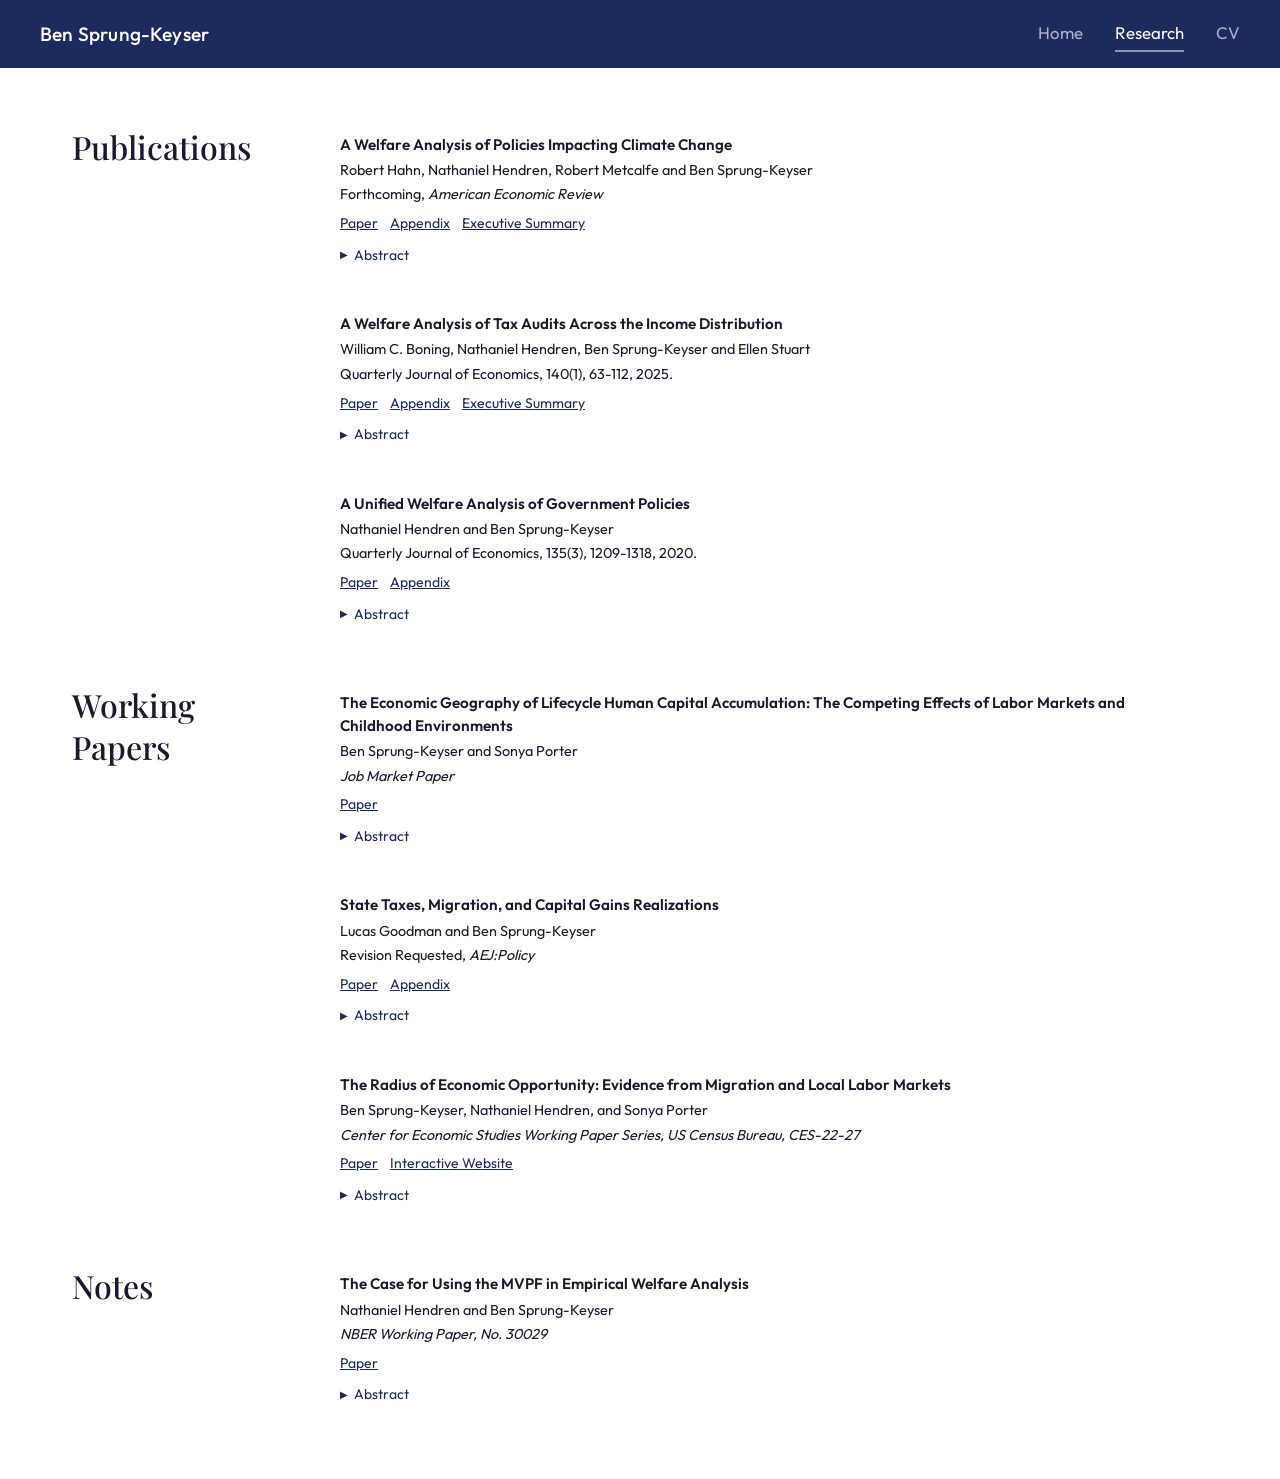
==== research.html @ bba1f43d "Add 404 page, fix noscript links, upgrade Twitter card to large image" ====
<!DOCTYPE html>
<html lang="en">
<head>
    <meta charset="UTF-8">
    <meta name="viewport" content="width=device-width, initial-scale=1.0">
    <title>Research — Ben Sprung-Keyser</title>
    <meta name="description" content="Economist. Assistant Professor at Wharton, University of Pennsylvania.">
    <link rel="icon" type="image/png" href="assets/penn_logo.png">
    <meta property="og:type" content="website">
    <meta property="og:url" content="https://bsprungkeyser.com/research.html">
    <meta property="og:title" content="Research — Ben Sprung-Keyser">
    <meta property="og:description" content="Economist. Assistant Professor at Wharton, University of Pennsylvania.">
    <meta property="og:image" content="https://bsprungkeyser.com/assets/profile-photo.jpeg">
    <meta name="twitter:card" content="summary_large_image">
    <meta name="twitter:title" content="Research — Ben Sprung-Keyser">
    <meta name="twitter:description" content="Economist. Assistant Professor at Wharton, University of Pennsylvania.">
    <meta name="twitter:image" content="https://bsprungkeyser.com/assets/profile-photo.jpeg">
    <link rel="preconnect" href="https://fonts.googleapis.com">
    <link rel="preconnect" href="https://fonts.gstatic.com" crossorigin>
    <link rel="stylesheet" href="css/style.css">
    <script type="application/ld+json">
    {
      "@context": "https://schema.org",
      "@graph": [
        {
          "@type": "ScholarlyArticle",
          "name": "A Welfare Analysis of Policies Impacting Climate Change",
          "author": [
            {"@type": "Person", "name": "Robert Hahn"},
            {"@type": "Person", "name": "Nathaniel Hendren"},
            {"@type": "Person", "name": "Robert Metcalfe"},
            {"@type": "Person", "name": "Ben Sprung-Keyser"}
          ],
          "publisher": {"@type": "Organization", "name": "American Economic Review"},
          "url": "https://bsprungkeyser.com/assets/MVPF_Climate_Policy_AER_Draft.pdf",
          "description": "We study the welfare impacts of 96 climate-related tax and spending policies using the marginal value of public funds (MVPF) framework."
        },
        {
          "@type": "ScholarlyArticle",
          "name": "A Welfare Analysis of Tax Audits Across the Income Distribution",
          "author": [
            {"@type": "Person", "name": "William C. Boning"},
            {"@type": "Person", "name": "Nathaniel Hendren"},
            {"@type": "Person", "name": "Ben Sprung-Keyser"},
            {"@type": "Person", "name": "Ellen Stuart"}
          ],
          "isPartOf": {"@type": "Periodical", "name": "Quarterly Journal of Economics"},
          "datePublished": "2025",
          "url": "https://bsprungkeyser.com/assets/Tax_Audits_BHSKS.pdf",
          "description": "We estimate the returns to IRS audits of taxpayers across the income distribution, finding an additional $1 spent auditing taxpayers above the 90th income percentile yields more than $12 in revenue."
        },
        {
          "@type": "ScholarlyArticle",
          "name": "A Unified Welfare Analysis of Government Policies",
          "author": [
            {"@type": "Person", "name": "Nathaniel Hendren"},
            {"@type": "Person", "name": "Ben Sprung-Keyser"}
          ],
          "isPartOf": {"@type": "Periodical", "name": "Quarterly Journal of Economics"},
          "datePublished": "2020",
          "url": "https://bsprungkeyser.com/assets/MVPF_Mar_2020_QJE.pdf",
          "description": "A comparative welfare analysis of 133 historical policy changes over the past half-century in the United States using the Marginal Value of Public Funds framework."
        },
        {
          "@type": "ScholarlyArticle",
          "name": "The Economic Geography of Lifecycle Human Capital Accumulation: The Competing Effects of Labor Markets and Childhood Environments",
          "author": [
            {"@type": "Person", "name": "Ben Sprung-Keyser"},
            {"@type": "Person", "name": "Sonya Porter"}
          ],
          "url": "https://bsprungkeyser.com/assets/BSK_JMP_Linked.pdf",
          "description": "We examine how place shapes the production of human capital across the lifecycle, finding a tradeoff between places that effectively produce human capital in childhood versus adulthood."
        },
        {
          "@type": "ScholarlyArticle",
          "name": "State Taxes, Migration, and Capital Gains Realizations",
          "author": [
            {"@type": "Person", "name": "Lucas Goodman"},
            {"@type": "Person", "name": "Ben Sprung-Keyser"}
          ],
          "url": "https://bsprungkeyser.com/assets/GSK_Capital_Gains_Resubmission%20(2).pdf",
          "description": "We analyze the impact of state capital gains taxes on migration and realization, finding savings in zero-tax states drive $2 billion in annual realizations by former residents of positive-tax states."
        },
        {
          "@type": "ScholarlyArticle",
          "name": "The Radius of Economic Opportunity: Evidence from Migration and Local Labor Markets",
          "author": [
            {"@type": "Person", "name": "Ben Sprung-Keyser"},
            {"@type": "Person", "name": "Nathaniel Hendren"},
            {"@type": "Person", "name": "Sonya Porter"}
          ],
          "url": "https://bsprungkeyser.com/assets/Migration_vSI.pdf",
          "description": "We examine the geographic incidence of local labor market growth across locations of childhood residence, finding the radius of economic opportunity is quite narrow for many individuals."
        },
        {
          "@type": "ScholarlyArticle",
          "name": "The Case for Using the MVPF in Empirical Welfare Analysis",
          "author": [
            {"@type": "Person", "name": "Nathaniel Hendren"},
            {"@type": "Person", "name": "Ben Sprung-Keyser"}
          ],
          "url": "https://bsprungkeyser.com/assets/MVPF_Case_vFinal.pdf",
          "description": "This paper outlines the case for using the Marginal Value of Public Funds (MVPF) in empirical welfare analysis, comparing it with traditional welfare metrics."
        }
      ]
    }
    </script>
    <script async src="https://www.googletagmanager.com/gtag/js?id=G-Y0RXYJHFS9"></script>
    <script>
        window.dataLayer = window.dataLayer || [];
        function gtag(){dataLayer.push(arguments);}
        gtag('js', new Date());
        gtag('config', 'G-Y0RXYJHFS9');
    </script>
</head>
<body>

    <!-- Navigation -->
    <nav>
        <div class="nav-inner">
            <a href="index.html" class="nav-brand">Ben Sprung-Keyser</a>
            <div class="nav-links">
                <a href="index.html">Home</a>
                <a href="research.html" class="active">Research</a>
                <a href="assets/CV_BSK.pdf" target="_blank" rel="noopener noreferrer">CV</a>
            </div>
        </div>
    </nav>

    <!-- Publications -->
    <div class="section-row research-top">
        <h2 class="section-label">Publications</h2>
        <div class="papers-list" id="research-publications"></div>
    </div>

    <!-- Working Papers -->
    <div class="section-row">
        <h2 class="section-label">Working Papers</h2>
        <div class="papers-list" id="research-working-papers"></div>
    </div>

    <!-- Notes -->
    <div class="section-row">
        <h2 class="section-label">Notes</h2>
        <div class="papers-list" id="research-notes"></div>
    </div>

    <div class="page-end"></div>

    <!-- Static fallback for crawlers that do not execute JavaScript -->
    <noscript>
        <section>
            <h2>Publications</h2>

            <article>
                <h3>A Welfare Analysis of Policies Impacting Climate Change</h3>
                <p>Robert Hahn, Nathaniel Hendren, Robert Metcalfe, Ben Sprung-Keyser</p>
                <p>Forthcoming, American Economic Review</p>
                <p>
                    <a href="assets/MVPF_Climate_Policy_AER_Draft.pdf">Paper</a> |
                    <a href="assets/MVPF_Climate_Policy_AER_Appendix.pdf">Appendix</a> |
                    <a href="assets/MVPF_Climate_Exec_Summary.pdf">Executive Summary</a>
                </p>
            </article>

            <article>
                <h3>A Welfare Analysis of Tax Audits Across the Income Distribution</h3>
                <p>William C. Boning, Nathaniel Hendren, Ben Sprung-Keyser, Ellen Stuart</p>
                <p>Quarterly Journal of Economics, 140(1), 63-112, 2025</p>
                <p>
                    <a href="assets/Tax_Audits_BHSKS.pdf">Paper</a> |
                    <a href="assets/Tax_Audits_Appendix.pdf">Appendix</a> |
                    <a href="assets/audits_executive_summary.pdf">Executive Summary</a>
                </p>
            </article>

            <article>
                <h3>A Unified Welfare Analysis of Government Policies</h3>
                <p>Nathaniel Hendren, Ben Sprung-Keyser</p>
                <p>Quarterly Journal of Economics, 135(3), 1209-1318, 2020</p>
                <p>
                    <a href="assets/MVPF_Mar_2020_QJE.pdf">Paper</a> |
                    <a href="assets/MVPF_Appendix.pdf">Appendix</a>
                </p>
            </article>
        </section>

        <section>
            <h2>Working Papers</h2>

            <article>
                <h3>The Economic Geography of Lifecycle Human Capital Accumulation: The Competing Effects of Labor Markets and Childhood Environments</h3>
                <p>Ben Sprung-Keyser, Sonya Porter</p>
                <p>Job Market Paper</p>
                <p><a href="assets/BSK_JMP_Linked.pdf">Paper</a></p>
            </article>

            <article>
                <h3>State Taxes, Migration, and Capital Gains Realizations</h3>
                <p>Lucas Goodman, Ben Sprung-Keyser</p>
                <p>Revision Requested, AEJ:Policy</p>
                <p>
                    <a href="assets/GSK_Capital_Gains_Resubmission%20(2).pdf">Paper</a> |
                    <a href="assets/Appendix_GSK_Capital_Gains_Resubmission.pdf">Appendix</a>
                </p>
            </article>

            <article>
                <h3>The Radius of Economic Opportunity: Evidence from Migration and Local Labor Markets</h3>
                <p>Ben Sprung-Keyser, Nathaniel Hendren, Sonya Porter</p>
                <p>Center for Economic Studies Working Paper Series, US Census Bureau, CES-22-27</p>
                <p>
                    <a href="assets/Migration_vSI.pdf">Paper</a> |
                    <a href="https://migrationpatterns.org" rel="noopener noreferrer">Interactive Website</a>
                </p>
            </article>
        </section>

        <section>
            <h2>Notes</h2>

            <article>
                <h3>The Case for Using the MVPF in Empirical Welfare Analysis</h3>
                <p>Nathaniel Hendren, Ben Sprung-Keyser</p>
                <p>NBER Working Paper, No. 30029</p>
                <p><a href="assets/MVPF_Case_vFinal.pdf">Paper</a></p>
            </article>
        </section>
    </noscript>

    <script src="js/papers.js"></script>
    <script>
        renderPapers('research-publications',   papers.publications);
        renderPapers('research-working-papers',  papers.workingPapers);
        renderPapers('research-notes',           papers.notes);
    </script>

</body>
</html>
---- css/style.css ----
@import url('https://fonts.googleapis.com/css2?family=Outfit:wght@300;400;500;600&family=Playfair+Display:wght@500;600&display=swap');

/* ─── Variables ─────────────────────────────────────────── */
:root {
    --navy:       #1c2b5e;
    --navy-hover: #243470;
    --text:       #1a1a2e;
    --muted:      #5a5a72;
    --link:       #1c2b5e;
    --max-w:      1200px;
    --pad:        2rem;
    --col-left:   220px;   /* unified left column — photo width = section label width */
    --col-gap:    3rem;    /* unified gap — keeps bio and paper text left-aligned */
}

/* ─── Reset ─────────────────────────────────────────────── */
*, *::before, *::after { box-sizing: border-box; margin: 0; padding: 0; }

body {
    font-family: 'Outfit', sans-serif;
    font-weight: 400;
    color: var(--text);
    background: #fff;
    line-height: 1.6;
}

a { color: var(--link); text-decoration: underline; }
a:hover { color: var(--navy-hover); }

/* ─── Navigation ────────────────────────────────────────── */
nav {
    background: var(--navy);
    padding: 0 var(--pad);
    position: sticky;
    top: 0;
    z-index: 100;
}

.nav-inner {
    max-width: var(--max-w);
    margin: 0 auto;
    display: flex;
    justify-content: space-between;
    align-items: center;
    height: 68px;
}

.nav-brand {
    color: #fff;
    text-decoration: none;
    font-family: 'Outfit', sans-serif;
    font-weight: 500;
    font-size: 1.2rem;
    letter-spacing: 0.01em;
}
.nav-brand:hover { color: rgba(255,255,255,0.85); }

.nav-links { display: flex; gap: 2rem; }
.nav-links a {
    color: rgba(255,255,255,0.65);
    text-decoration: none;
    font-size: 1.05rem;
    font-weight: 400;
    padding: 4px 0;
    border-bottom: 2px solid transparent;
    transition: color 0.15s, border-color 0.15s;
}
.nav-links a:hover,
.nav-links a.active {
    color: #fff;
    border-bottom-color: rgba(255,255,255,0.5);
}

/* ─── Hero wrapper — full-width tinted background ───────── */
.hero-wrapper {
    background: #eef2f8;
    padding: 3rem 0;
}

/* ─── Hero content ──────────────────────────────────────── */
.hero {
    max-width: var(--max-w);
    margin: 0 auto;
    padding: 0 var(--pad);
    display: flex;
    gap: var(--col-gap);
    align-items: flex-start;
}

.hero-photo {
    flex: 0 0 var(--col-left);
}
.hero-photo img {
    width: var(--col-left);
    height: auto;
    display: block;
    border: 3px solid var(--navy);
    box-shadow: 0 4px 18px rgba(28, 43, 94, 0.18);
}
.hero-email {
    margin-top: 0.65rem;
    font-size: 0.875rem;
}
.hero-email a { color: var(--link); }

.hero-info {
    flex: 1;
    padding-top: 0.2rem;
}
.hero-info h1 {
    font-family: 'Playfair Display', serif;
    font-size: 2rem;
    font-weight: 600;
    line-height: 1.2;
    margin-bottom: 0.5rem;
    color: var(--text);
}
.hero-info .title-block { margin-bottom: 1.25rem; }
.hero-info .title-line {
    font-size: 0.975rem;
    font-weight: 400;
    color: var(--text);
    line-height: 1.55;
}
.hero-info .bio {
    font-size: 0.95rem;
    line-height: 1.75;
    color: var(--text);
}

/* ─── Sections (Publications, Working Papers, Notes) ─────── */
.section-row {
    max-width: var(--max-w);
    margin: 3rem auto 0;
    padding: 0 var(--pad);
    display: flex;
    gap: var(--col-gap);
    align-items: flex-start;
}

.section-label {
    flex: 0 0 var(--col-left);
    font-family: 'Playfair Display', serif;
    font-size: 2rem;
    font-weight: 500;
    line-height: 1.3;
    color: var(--text);
    padding-top: 0.1rem;
}

.papers-list { flex: 1; }

/* ─── Paper entries ─────────────────────────────────────── */
.paper {
    margin-bottom: 1.75rem;
    padding: 0.6rem 0.75rem;
    border-radius: 6px;
    margin-left: -0.75rem;
    transition: background 0.15s;
}
.paper:last-child { margin-bottom: 0; }
.paper:hover { background: #f0f4fb; }

.paper-title {
    font-weight: 600;
    font-size: 0.95rem;
    line-height: 1.5;
    margin-bottom: 0.15rem;
}
.paper-authors {
    font-size: 0.9rem;
    color: var(--text);
    margin-bottom: 0.1rem;
}
.paper-info {
    font-size: 0.9rem;
    color: var(--text);
    margin-bottom: 0.35rem;
}
.paper-links {
    display: flex;
    gap: 0.75rem;
    flex-wrap: wrap;
    margin-bottom: 0.35rem;
}
.paper-links a {
    font-size: 0.875rem;
    color: var(--link);
    text-decoration: underline;
}

/* ─── Abstract toggle ───────────────────────────────────── */
.abstract-details {
    margin-top: 0.3rem;
}
.abstract-details summary {
    cursor: pointer;
    font-size: 0.875rem;
    color: var(--navy);
    list-style: none;
    display: inline-flex;
    align-items: center;
    gap: 0.35rem;
    user-select: none;
}
.abstract-details summary::-webkit-details-marker { display: none; }
.abstract-details summary::before {
    content: '▶';
    font-size: 0.6rem;
    display: inline-block;
    transition: transform 0.15s;
}
.abstract-details[open] summary::before {
    transform: rotate(90deg);
}
.abstract-text {
    margin-top: 0.6rem;
    font-size: 0.9rem;
    line-height: 1.75;
    color: #333;
    border-left: 3px solid #c8d3ee;
    padding-left: 0.9rem;
}

/* ─── Page bottom padding ───────────────────────────────── */
.page-end { height: 4rem; }

/* ─── Research page top padding ────────────────────────── */
.research-top { margin-top: 3.5rem; }

/* ─── Responsive ────────────────────────────────────────── */
@media (max-width: 720px) {
    .hero-wrapper { padding: 2rem var(--pad); }
    .hero { flex-direction: column; gap: 1.5rem; }
    .hero-photo { flex: unset; width: fit-content; }
    .hero-photo img { width: 160px; }
    .section-row { flex-direction: column; gap: 0.75rem; }
    .section-label { flex: unset; font-size: 1.6rem; }
    .paper { margin-left: 0; }
}
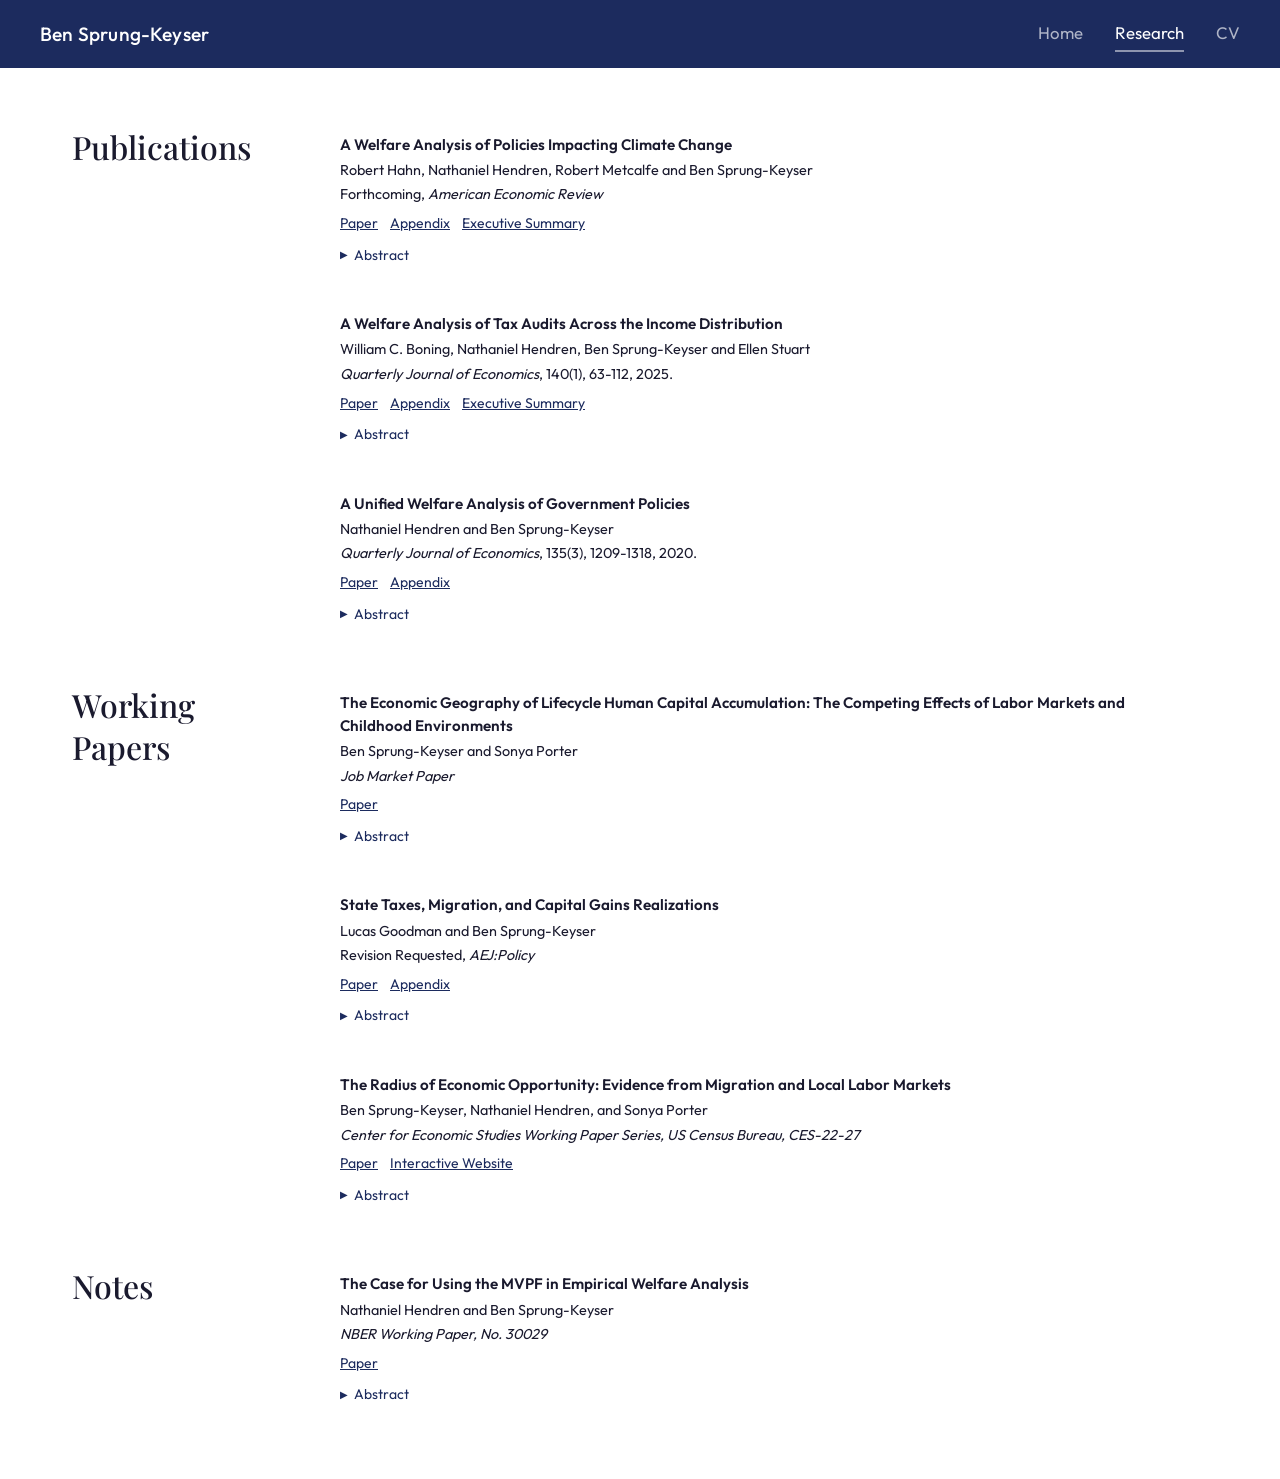
==== commit 986a6dbf: "Italicize Quarterly Journal of Economics in publication entries Co-Authored-By: Claude Opus 4.7 <nor" ====
--- a/research.html
+++ b/research.html
@@ -166,7 +166,7 @@
             <article>
                 <h3>A Welfare Analysis of Tax Audits Across the Income Distribution</h3>
                 <p>William C. Boning, Nathaniel Hendren, Ben Sprung-Keyser, Ellen Stuart</p>
-                <p>Quarterly Journal of Economics, 140(1), 63-112, 2025</p>
+                <p><em>Quarterly Journal of Economics</em>, 140(1), 63-112, 2025</p>
                 <p>
                     <a href="assets/Tax_Audits_BHSKS.pdf">Paper</a> |
                     <a href="assets/Tax_Audits_Appendix.pdf">Appendix</a> |
@@ -177,7 +177,7 @@
             <article>
                 <h3>A Unified Welfare Analysis of Government Policies</h3>
                 <p>Nathaniel Hendren, Ben Sprung-Keyser</p>
-                <p>Quarterly Journal of Economics, 135(3), 1209-1318, 2020</p>
+                <p><em>Quarterly Journal of Economics</em>, 135(3), 1209-1318, 2020</p>
                 <p>
                     <a href="assets/MVPF_Mar_2020_QJE.pdf">Paper</a> |
                     <a href="assets/MVPF_Appendix.pdf">Appendix</a>
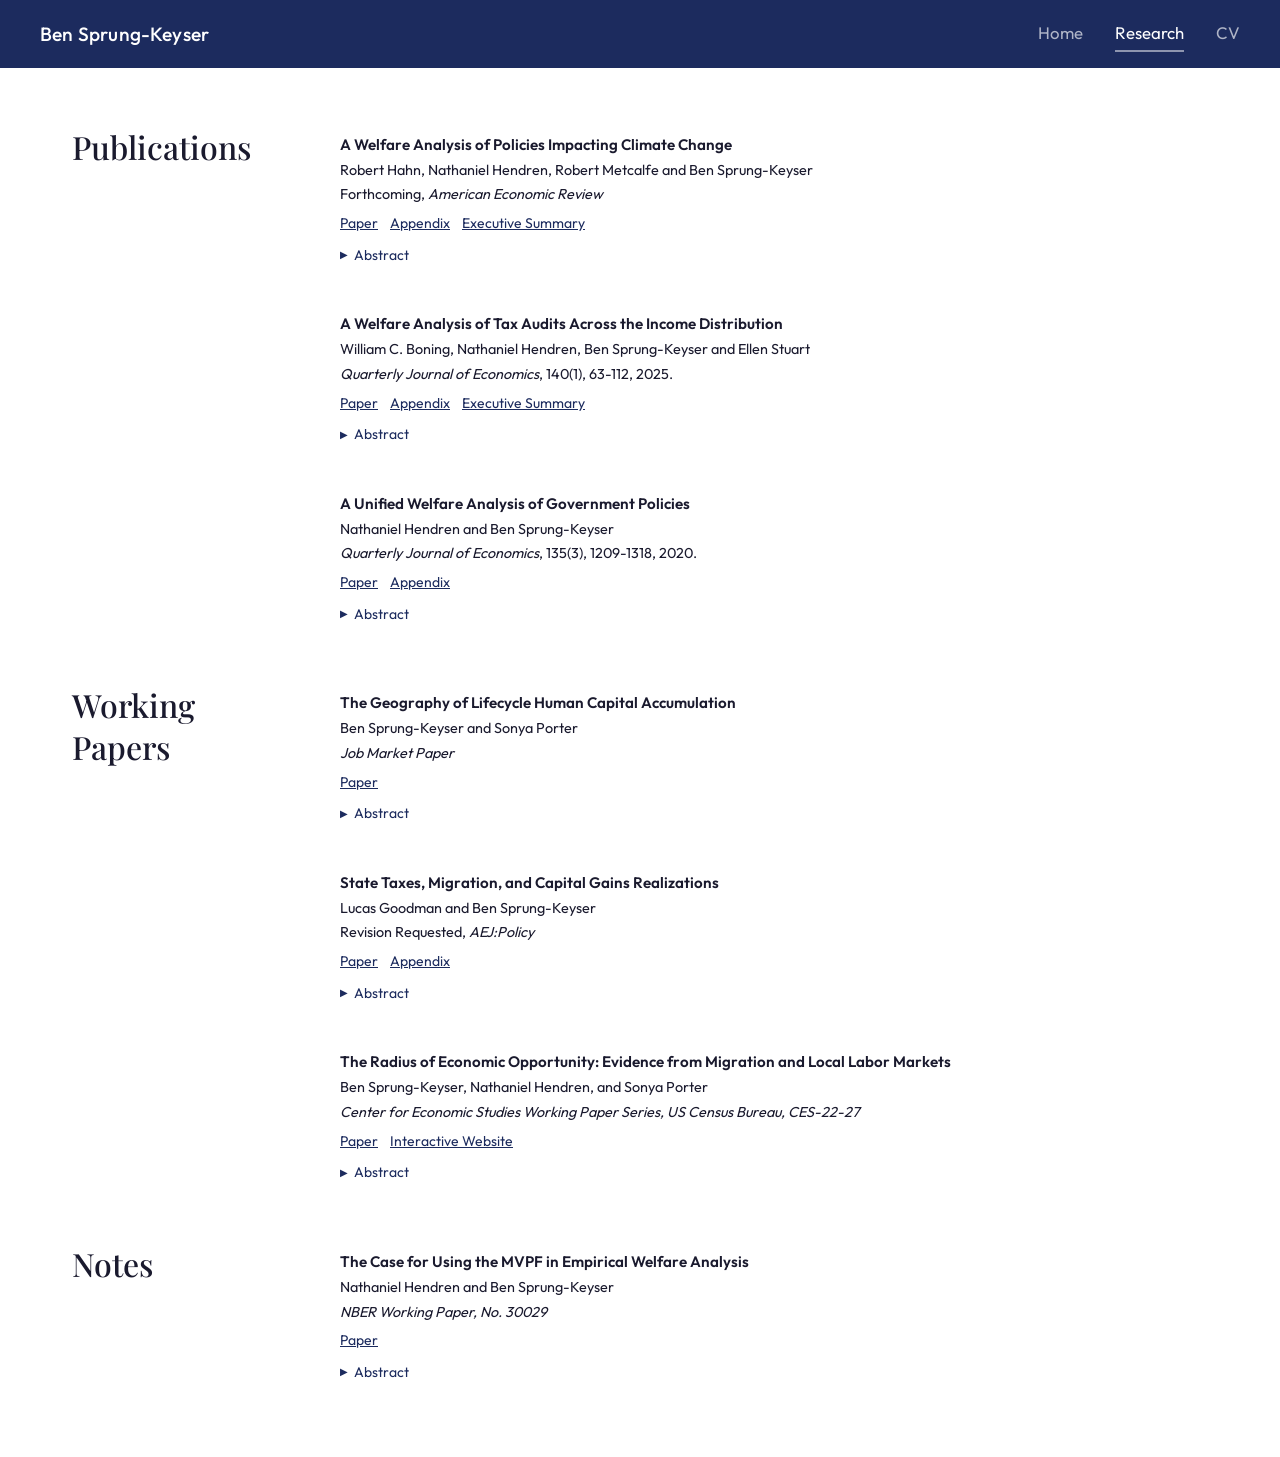
==== commit 64e7c0ee: "Update Geography paper status to NBER Working Paper #35203 Co-Authored-By: Claude Opus 4.7 <noreply@" ====
--- a/research.html
+++ b/research.html
@@ -63,12 +63,12 @@
         },
         {
           "@type": "ScholarlyArticle",
-          "name": "The Economic Geography of Lifecycle Human Capital Accumulation: The Competing Effects of Labor Markets and Childhood Environments",
+          "name": "The Geography of Lifecycle Human Capital Accumulation",
           "author": [
             {"@type": "Person", "name": "Ben Sprung-Keyser"},
             {"@type": "Person", "name": "Sonya Porter"}
           ],
-          "url": "https://bsprungkeyser.com/assets/BSK_JMP_Linked.pdf",
+          "url": "https://bsprungkeyser.com/assets/Geography_Human_Capital_Sprung-Keyser_Porter_May_2026.pdf",
           "description": "We examine how place shapes the production of human capital across the lifecycle, finding a tradeoff between places that effectively produce human capital in childhood versus adulthood."
         },
         {
@@ -189,10 +189,10 @@
             <h2>Working Papers</h2>
 
             <article>
-                <h3>The Economic Geography of Lifecycle Human Capital Accumulation: The Competing Effects of Labor Markets and Childhood Environments</h3>
+                <h3>The Geography of Lifecycle Human Capital Accumulation</h3>
                 <p>Ben Sprung-Keyser, Sonya Porter</p>
-                <p>Job Market Paper</p>
-                <p><a href="assets/BSK_JMP_Linked.pdf">Paper</a></p>
+                <p>NBER Working Paper #35203 (Job Market Paper)</p>
+                <p><a href="assets/Geography_Human_Capital_Sprung-Keyser_Porter_May_2026.pdf">Paper</a></p>
             </article>
 
             <article>
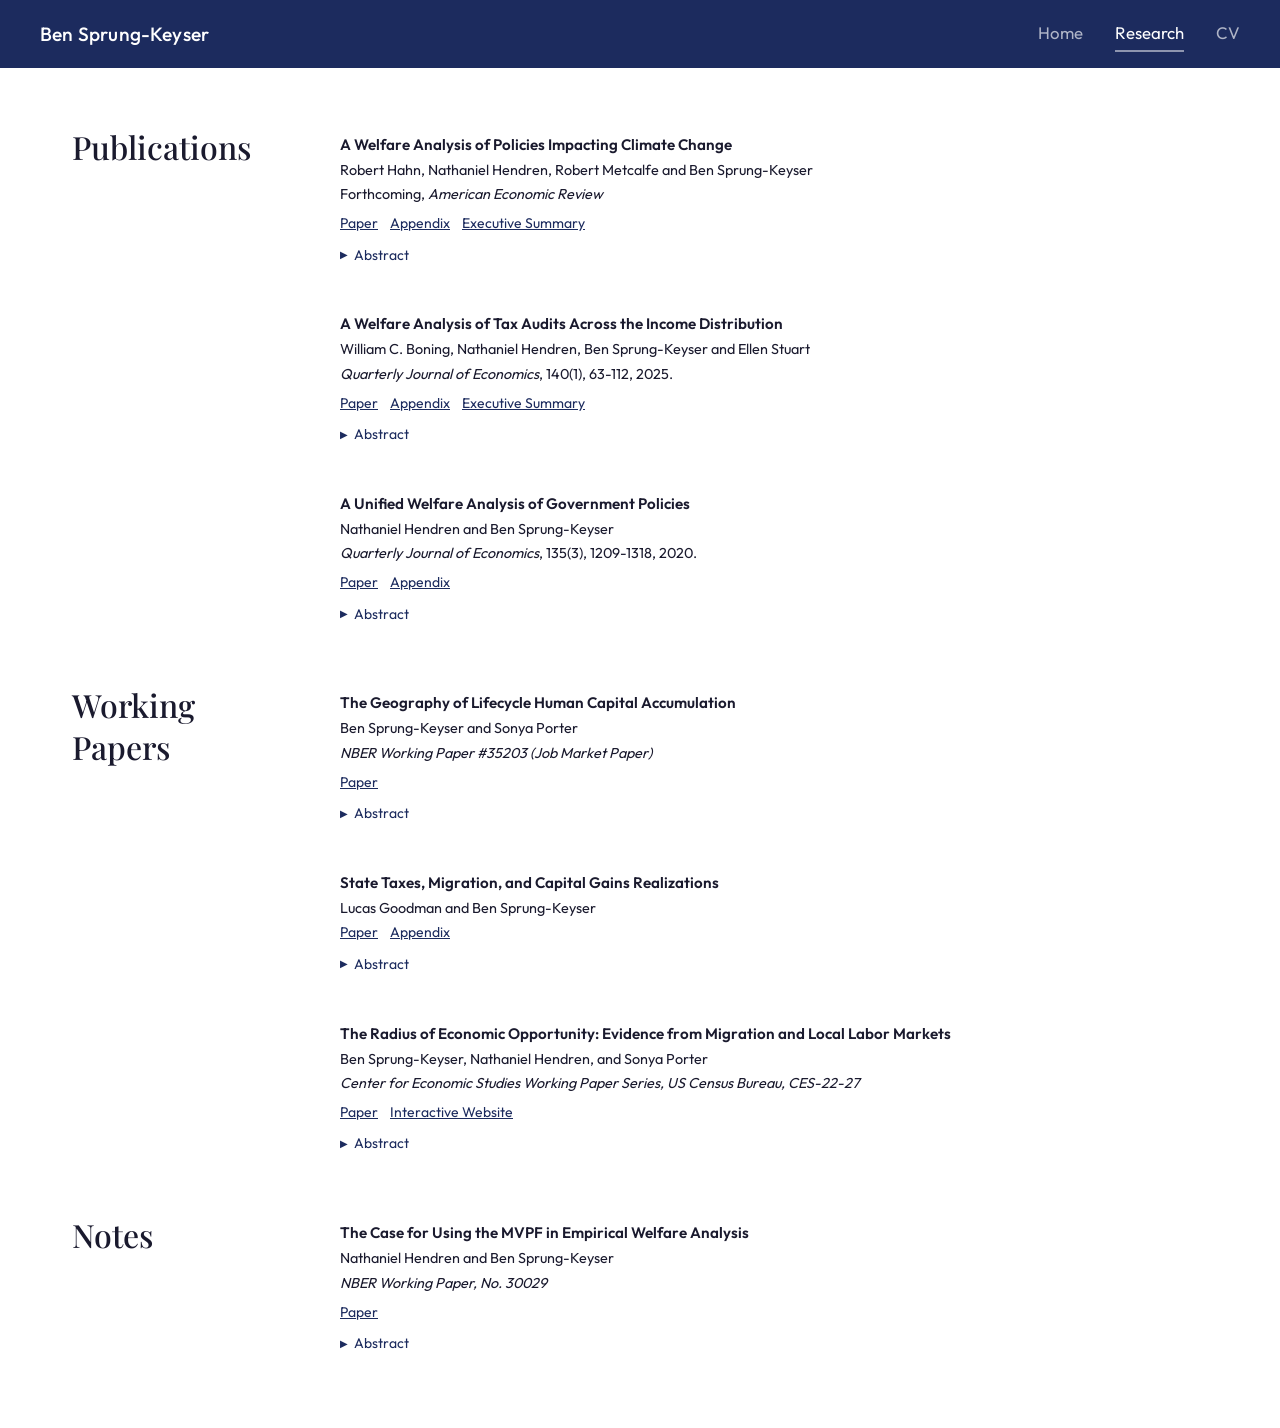
==== commit 0ee50839: "Remove "Revision Requested, AEJ:Policy" status from State Taxes paper Drops the status line from pap" ====
--- a/research.html
+++ b/research.html
@@ -198,7 +198,6 @@
             <article>
                 <h3>State Taxes, Migration, and Capital Gains Realizations</h3>
                 <p>Lucas Goodman, Ben Sprung-Keyser</p>
-                <p>Revision Requested, AEJ:Policy</p>
                 <p>
                     <a href="assets/GSK_Capital_Gains_Resubmission%20(2).pdf">Paper</a> |
                     <a href="assets/Appendix_GSK_Capital_Gains_Resubmission.pdf">Appendix</a>
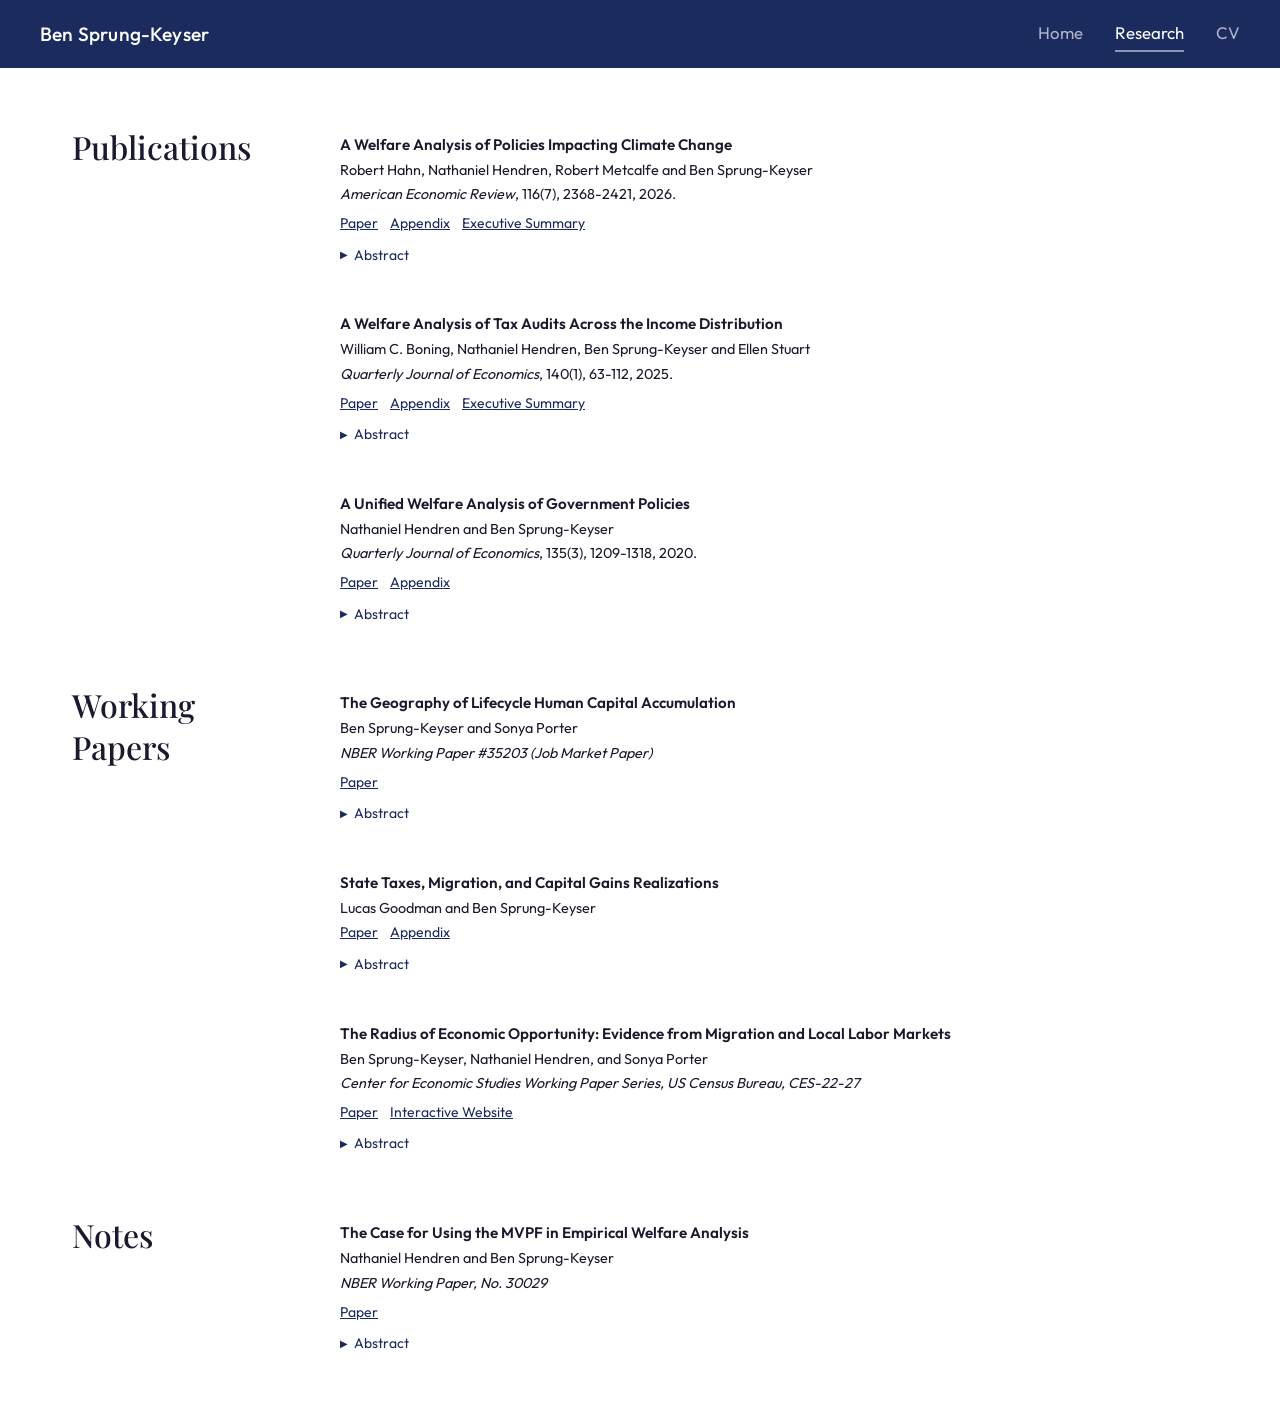
==== commit 2adca6f4: "Update climate paper status from forthcoming to published AER citation Co-Authored-By: Claude Opus 4" ====
--- a/research.html
+++ b/research.html
@@ -155,7 +155,7 @@
             <article>
                 <h3>A Welfare Analysis of Policies Impacting Climate Change</h3>
                 <p>Robert Hahn, Nathaniel Hendren, Robert Metcalfe, Ben Sprung-Keyser</p>
-                <p>Forthcoming, American Economic Review</p>
+                <p>American Economic Review, 116(7), 2368-2421, 2026.</p>
                 <p>
                     <a href="assets/MVPF_Climate_Policy_AER_Draft.pdf">Paper</a> |
                     <a href="assets/MVPF_Climate_Policy_AER_Appendix.pdf">Appendix</a> |
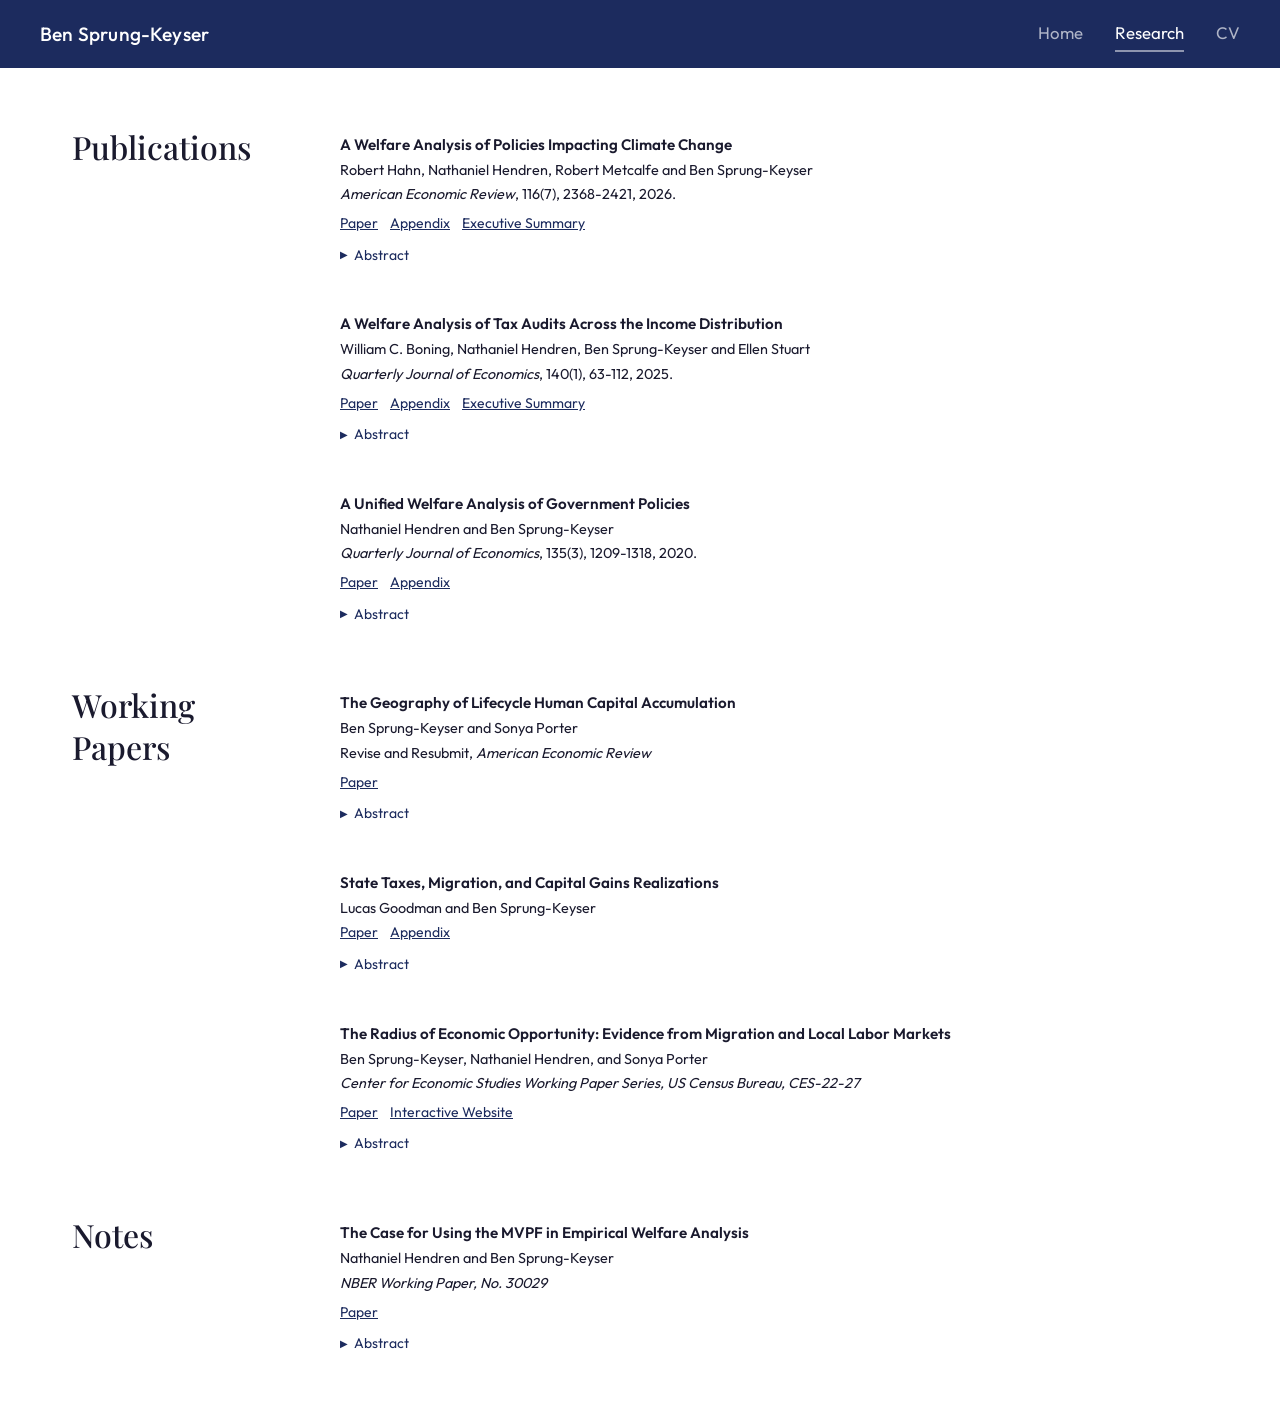
==== commit b383dd54: "Update Geography of Human Capital status to R&R at AER Co-Authored-By: Claude Opus 5.5 <noreply@anth" ====
--- a/research.html
+++ b/research.html
@@ -191,7 +191,7 @@
             <article>
                 <h3>The Geography of Lifecycle Human Capital Accumulation</h3>
                 <p>Ben Sprung-Keyser, Sonya Porter</p>
-                <p>NBER Working Paper #35203 (Job Market Paper)</p>
+                <p>Revise and Resubmit, <em>American Economic Review</em></p>
                 <p><a href="assets/Geography_Human_Capital_Sprung-Keyser_Porter_May_2026.pdf">Paper</a></p>
             </article>
 
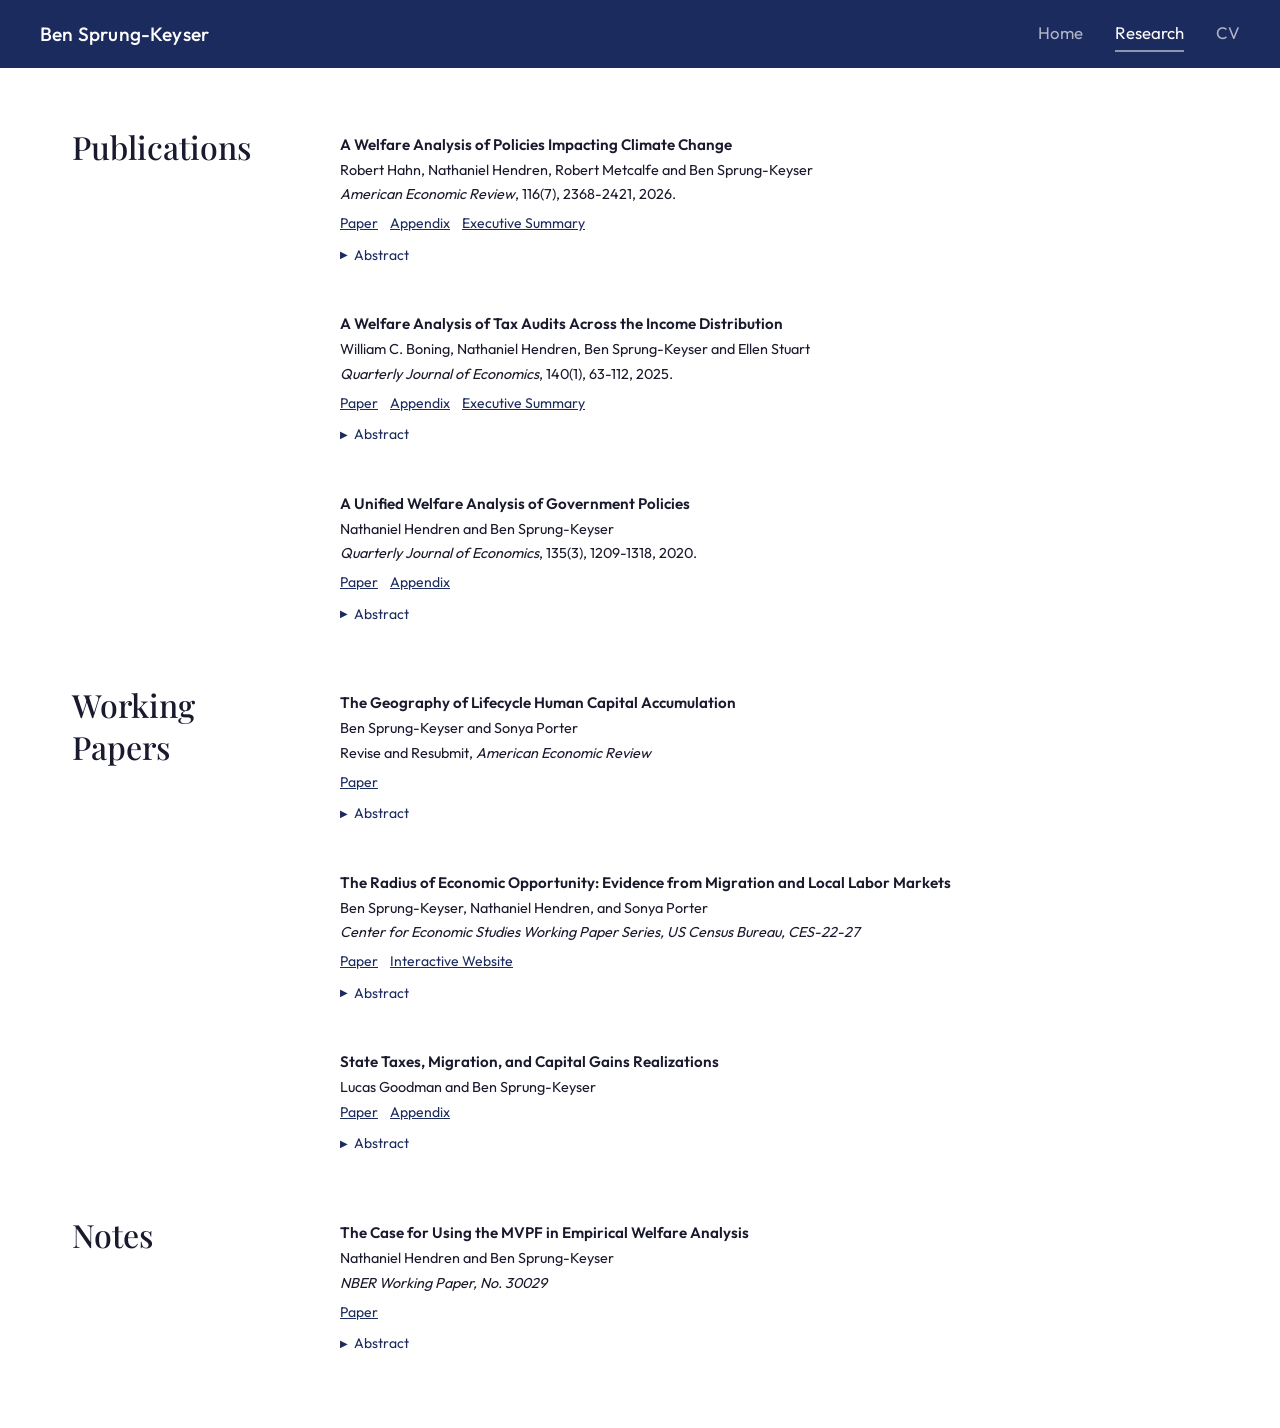
==== commit d50a5aab: "Update CV and reorder working papers to match new CV Co-Authored-By: Claude Opus 5.5 <noreply@anthro" ====
--- a/research.html
+++ b/research.html
@@ -73,6 +73,17 @@
         },
         {
           "@type": "ScholarlyArticle",
+          "name": "The Radius of Economic Opportunity: Evidence from Migration and Local Labor Markets",
+          "author": [
+            {"@type": "Person", "name": "Ben Sprung-Keyser"},
+            {"@type": "Person", "name": "Nathaniel Hendren"},
+            {"@type": "Person", "name": "Sonya Porter"}
+          ],
+          "url": "https://bsprungkeyser.com/assets/Migration_vSI.pdf",
+          "description": "We examine the geographic incidence of local labor market growth across locations of childhood residence, finding the radius of economic opportunity is quite narrow for many individuals."
+        },
+        {
+          "@type": "ScholarlyArticle",
           "name": "State Taxes, Migration, and Capital Gains Realizations",
           "author": [
             {"@type": "Person", "name": "Lucas Goodman"},
@@ -80,17 +91,6 @@
           ],
           "url": "https://bsprungkeyser.com/assets/GSK_Capital_Gains_Resubmission%20(2).pdf",
           "description": "We analyze the impact of state capital gains taxes on migration and realization, finding savings in zero-tax states drive $2 billion in annual realizations by former residents of positive-tax states."
-        },
-        {
-          "@type": "ScholarlyArticle",
-          "name": "The Radius of Economic Opportunity: Evidence from Migration and Local Labor Markets",
-          "author": [
-            {"@type": "Person", "name": "Ben Sprung-Keyser"},
-            {"@type": "Person", "name": "Nathaniel Hendren"},
-            {"@type": "Person", "name": "Sonya Porter"}
-          ],
-          "url": "https://bsprungkeyser.com/assets/Migration_vSI.pdf",
-          "description": "We examine the geographic incidence of local labor market growth across locations of childhood residence, finding the radius of economic opportunity is quite narrow for many individuals."
         },
         {
           "@type": "ScholarlyArticle",
@@ -196,21 +196,21 @@
             </article>
 
             <article>
-                <h3>State Taxes, Migration, and Capital Gains Realizations</h3>
-                <p>Lucas Goodman, Ben Sprung-Keyser</p>
-                <p>
-                    <a href="assets/GSK_Capital_Gains_Resubmission%20(2).pdf">Paper</a> |
-                    <a href="assets/Appendix_GSK_Capital_Gains_Resubmission.pdf">Appendix</a>
-                </p>
-            </article>
-
-            <article>
                 <h3>The Radius of Economic Opportunity: Evidence from Migration and Local Labor Markets</h3>
                 <p>Ben Sprung-Keyser, Nathaniel Hendren, Sonya Porter</p>
                 <p>Center for Economic Studies Working Paper Series, US Census Bureau, CES-22-27</p>
                 <p>
                     <a href="assets/Migration_vSI.pdf">Paper</a> |
                     <a href="https://migrationpatterns.org" rel="noopener noreferrer">Interactive Website</a>
+                </p>
+            </article>
+
+            <article>
+                <h3>State Taxes, Migration, and Capital Gains Realizations</h3>
+                <p>Lucas Goodman, Ben Sprung-Keyser</p>
+                <p>
+                    <a href="assets/GSK_Capital_Gains_Resubmission%20(2).pdf">Paper</a> |
+                    <a href="assets/Appendix_GSK_Capital_Gains_Resubmission.pdf">Appendix</a>
                 </p>
             </article>
         </section>
